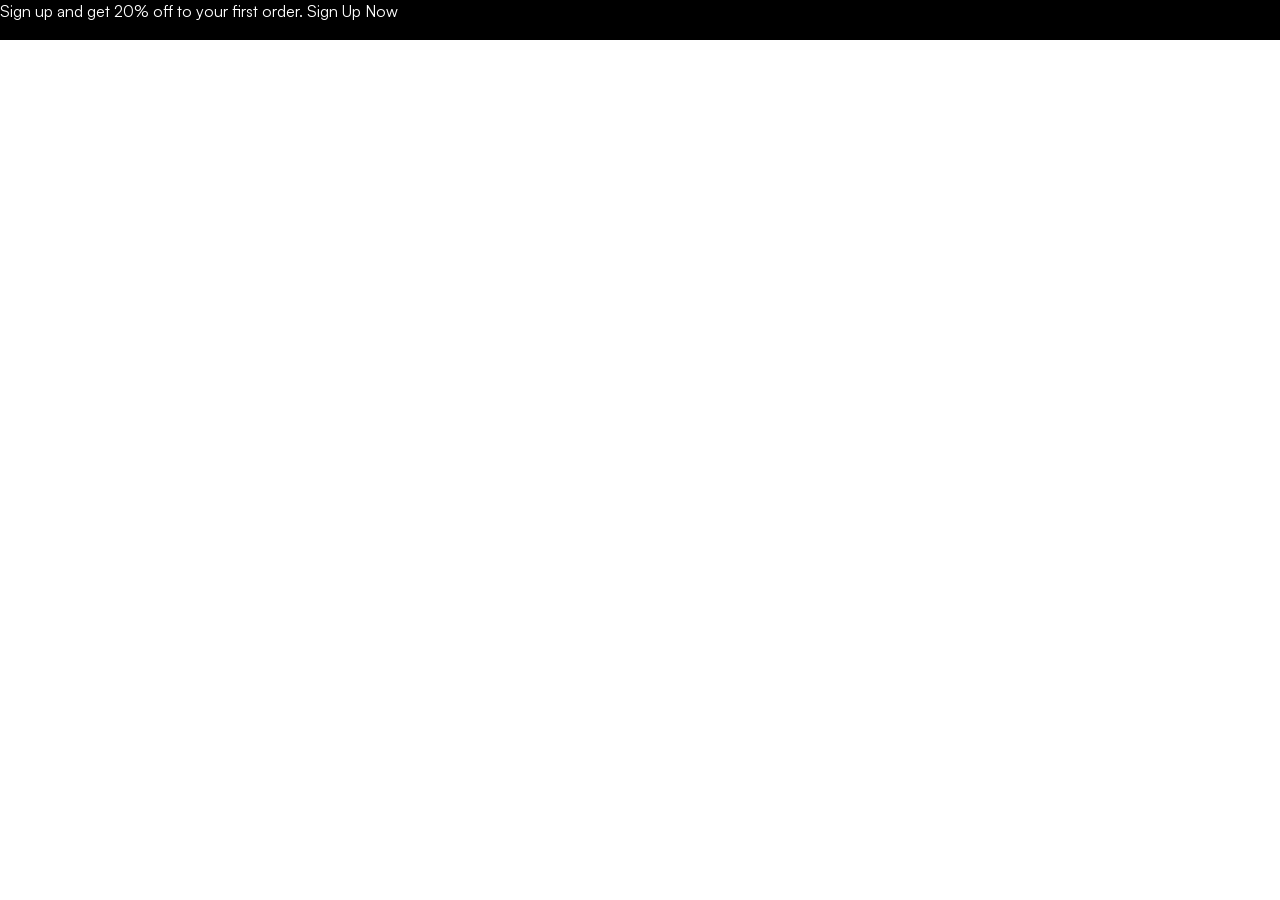
==== index.html @ 7015423b "Initial COmmit" ====
<!DOCTYPE html>
<html lang="en">
<head>
  <meta charset="UTF-8">
  <meta name="viewport" content="width=device-width, initial-scale=1.0">
  <title>Shop.co</title>
  <link rel="stylesheet" href="css/main.css">
</head>
<body>
  <header>
    <div class="signup">
      <p>Sign up and get 20% off to your first order. 
      <bold>Sign Up Now</bold></p>
    </div>
  </header>
</body>
</html>
---- css/main.css ----
.signup {
  background-color: black;
  color: white;
  height: 2.5rem;
}

@font-face {
  font-family: "Integral CF";
  src: url("../assets/fonts/Fontspring-DEMO-integralcf-regular.otf");
  font-weight: 400;
}
@font-face {
  font-family: "Integral CF";
  src: url("../assets/fonts/");
  font-weight: 700;
}
@font-face {
  font-family: "Satoshi";
  src: url("../assets/fonts/Satoshi-Variable.ttf");
}
body {
  font-family: "Satoshi", sans-serif;
  margin: 0%;
}

p {
  margin: 0%;
}

h1,
h2,
h3,
h4,
h5,
h6 {
  font-family: "Integral CF";
}/*# sourceMappingURL=main.css.map */
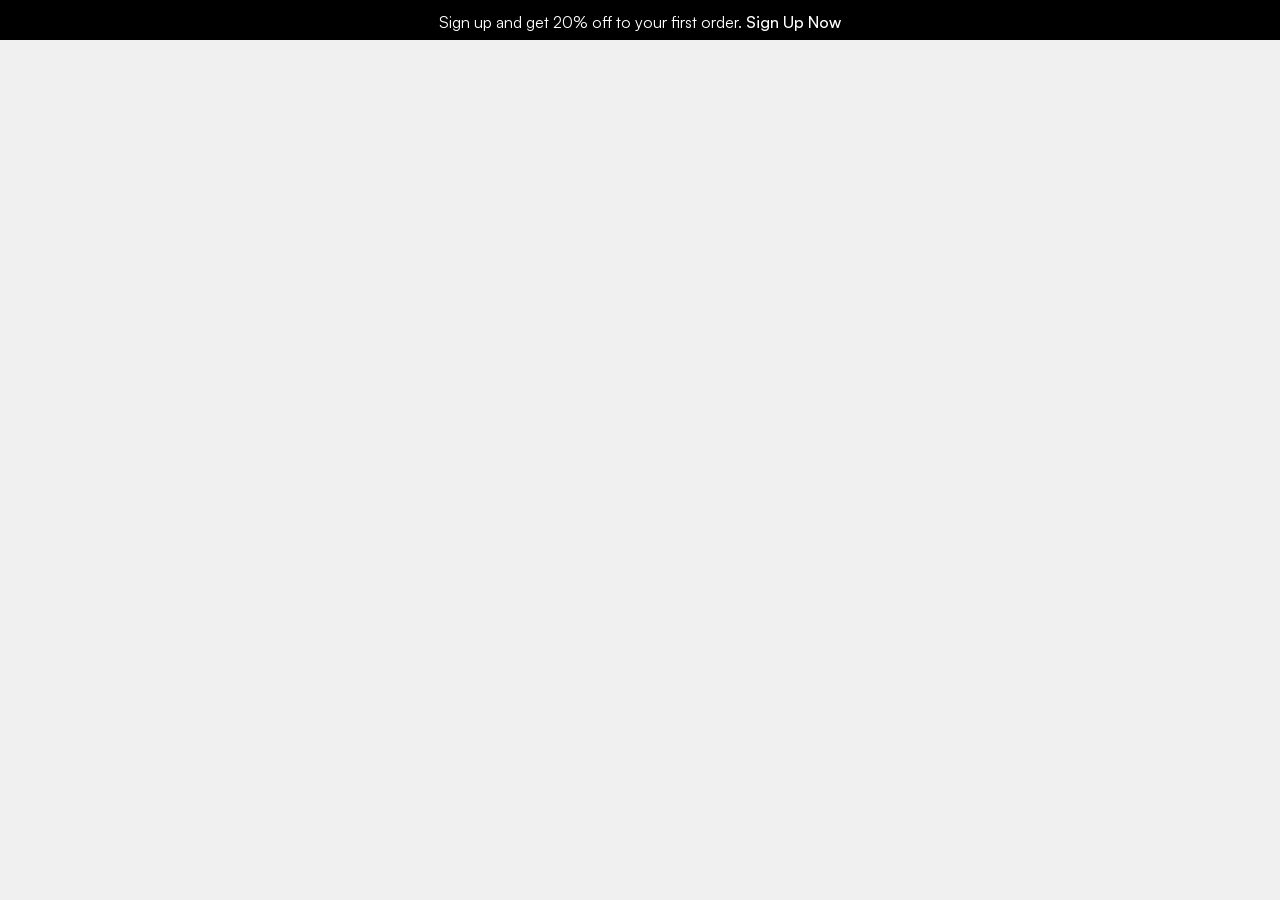
==== commit f1e8ea27: "Signup bar" ====
--- a/index.html
+++ b/index.html
@@ -12,6 +12,9 @@
       <p>Sign up and get 20% off to your first order. 
       <bold>Sign Up Now</bold></p>
     </div>
+    <nav class="navbar">
+      
+    </nav>
   </header>
 </body>
 </html>
--- a/css/main.css
+++ b/css/main.css
@@ -1,7 +1,18 @@
 .signup {
+  display: flex;
+  justify-content: center;
+  align-items: center;
   background-color: black;
   color: white;
   height: 2.5rem;
+}
+
+.signup bold {
+  font-weight: 500;
+}
+
+.signup p {
+  height: 1.1rem;
 }
 
 @font-face {
@@ -21,6 +32,7 @@
 body {
   font-family: "Satoshi", sans-serif;
   margin: 0%;
+  background-color: #F0F0F0;
 }
 
 p {
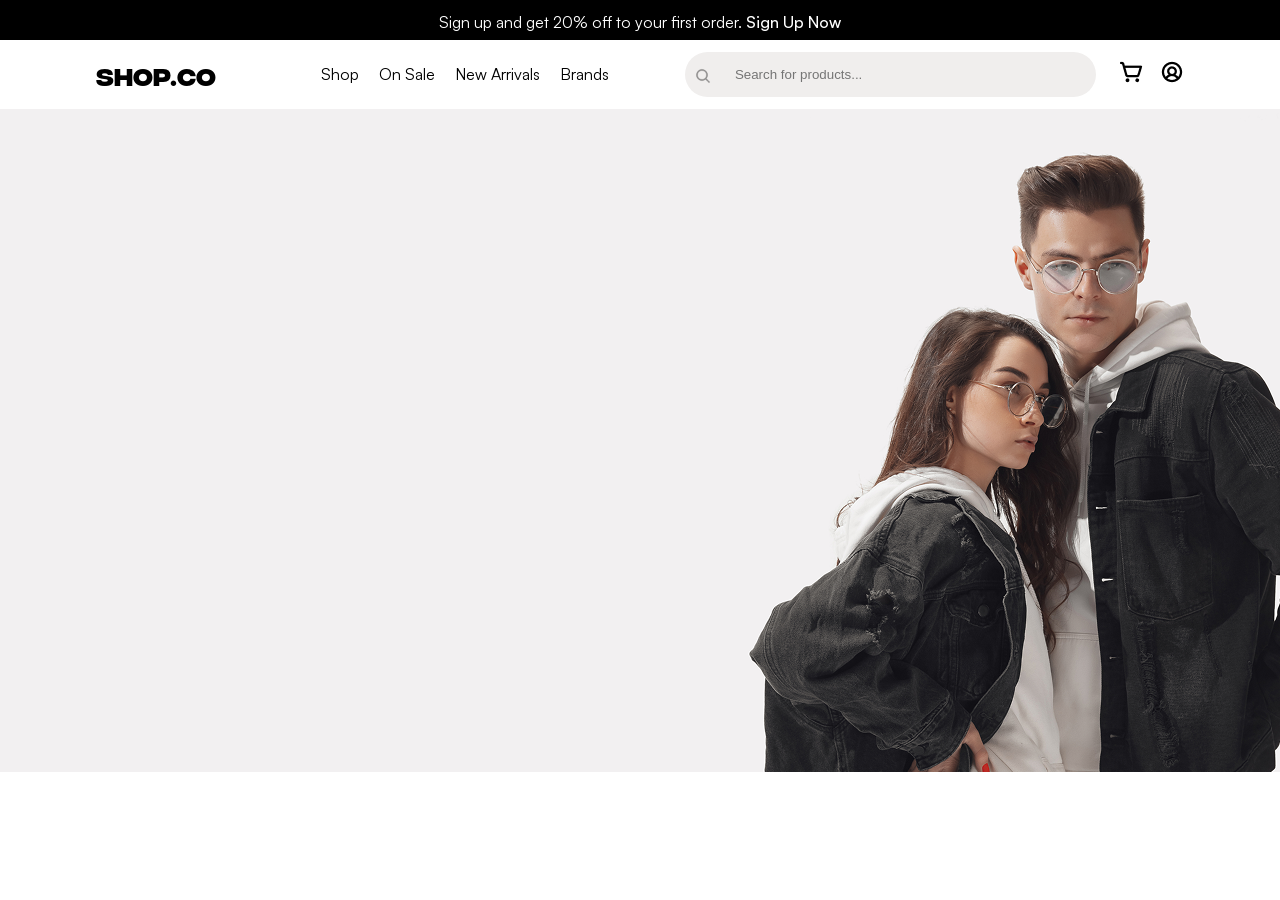
==== commit c2b0db14: "Header" ====
--- a/index.html
+++ b/index.html
@@ -12,9 +12,34 @@
       <p>Sign up and get 20% off to your first order. 
       <bold>Sign Up Now</bold></p>
     </div>
-    <nav class="navbar">
-      
-    </nav>
+    
+      <div class="header-2">
+        <h2 class="header-logo">SHOP.CO</h2>
+        <nav class="navbar">
+        <ul>
+          <li>Shop</li>
+          <li>On Sale</li>
+          <li>New Arrivals</li>
+          <li>Brands</li>
+        </ul>
+        </nav>
+        <div class="input-wrapper">
+        <img src="/assets/images/search-logo.png" class="search-icon">
+        <input placeholder="Search for products..." class="search">
+        </div>
+        <div class="header-options">
+          <a href="/"><img src="/assets/images/cart-logo.png"></a>
+          <a href="/"><img src="/assets/images/profile-logo.png"></a>
+        </div>
+      </div>
   </header>
+  <main>
+    <section class="hero">
+      <div class="hero-div">
+        <image src="/assets/images/Rectangle 2.png" alt="Hero Banner"></image>
+      </div>
+    </section>
+    
+  </main>
 </body>
 </html>
--- a/css/main.css
+++ b/css/main.css
@@ -1,5 +1,7 @@
 .signup {
   display: flex;
+  flex-direction: row;
+  gap: 20px;
   justify-content: center;
   align-items: center;
   background-color: black;
@@ -15,6 +17,59 @@
   height: 1.1rem;
 }
 
+.header-2 {
+  width: 85%;
+  margin: auto;
+  display: flex;
+  flex-direction: row;
+  gap: 1rem;
+  justify-content: space-between;
+  align-items: center;
+}
+
+.header-logo {
+  font-weight: 700;
+  height: 60%;
+  width: 10%;
+}
+
+ul {
+  list-style: none;
+  display: flex;
+  flex-direction: row;
+  gap: 20px;
+  justify-content: 1rem;
+  align-items: center;
+}
+
+.input-wrapper {
+  position: relative;
+  display: inline-block;
+  width: 33%;
+}
+
+.search-icon {
+  position: absolute;
+  left: 10px;
+  top: 35%;
+  width: 16px;
+  height: 16px;
+}
+
+.search {
+  width: 100%;
+  height: 2.7rem;
+  border-radius: 62px;
+  padding-left: 50px;
+  background-color: #F0EEED;
+  border: none;
+}
+
+.header-options {
+  display: flex;
+  gap: 1rem;
+}
+
 @font-face {
   font-family: "Integral CF";
   src: url("../assets/fonts/Fontspring-DEMO-integralcf-regular.otf");
@@ -22,7 +77,7 @@
 }
 @font-face {
   font-family: "Integral CF";
-  src: url("../assets/fonts/");
+  src: url("../assets/fonts/Fontspring-DEMO-integralcf-bold.otf");
   font-weight: 700;
 }
 @font-face {
@@ -32,7 +87,7 @@
 body {
   font-family: "Satoshi", sans-serif;
   margin: 0%;
-  background-color: #F0F0F0;
+  background-color: white;
 }
 
 p {
@@ -46,4 +101,5 @@
 h5,
 h6 {
   font-family: "Integral CF";
+  font-weight: 700;
 }/*# sourceMappingURL=main.css.map */
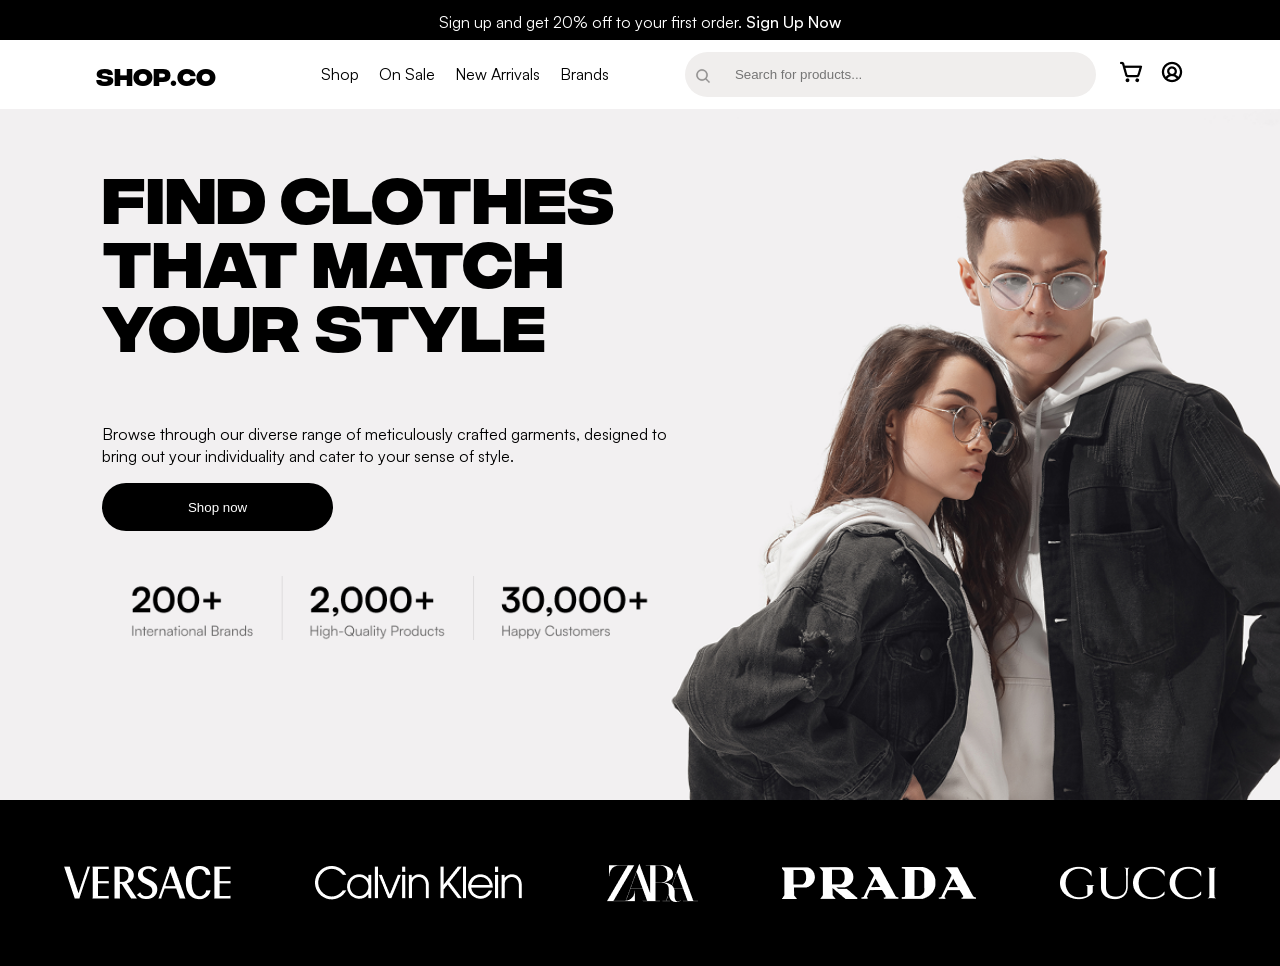
==== commit 71ede5e0: "Hero+Brands" ====
--- a/index.html
+++ b/index.html
@@ -36,7 +36,17 @@
   <main>
     <section class="hero">
       <div class="hero-div">
-        <image src="/assets/images/Rectangle 2.png" alt="Hero Banner"></image>
+        <h1 class="hero-heading">FIND CLOTHES THAT MATCH YOUR STYLE</h1>
+        <p class="hero-para">Browse through our diverse range of meticulously crafted garments, designed to bring out your individuality and cater to your sense of style.</p>
+        <button class="hero-btn">Shop now</button>
+        <img src="/assets/images/hero-2.png" class="hero-2"></img>
+      </div>
+      <div class="brands">
+        <img src="/assets/images/brand-1.png"></img>
+        <img src="/assets/images/brand-last.png"></img>
+        <img src="/assets/images/zara-logo-1 1.png"></img>
+        <img src="/assets/images/prada-logo-1 1.png"></img>
+        <img src="/assets/images/gucci-logo-1 1.png"></img>
       </div>
     </section>
     
--- a/css/main.css
+++ b/css/main.css
@@ -70,6 +70,59 @@
   gap: 1rem;
 }
 
+.hero {
+  height: 45rem;
+  background-image: url("../assets/images/Rectangle 2.png");
+  background-size: cover;
+  background-position: center;
+}
+
+.hero-div {
+  width: 45%;
+  display: flex;
+  flex-direction: column;
+  gap: 1rem;
+  justify-content: flex-start;
+  align-items: center;
+  margin-left: 8%;
+}
+
+.hero-heading {
+  font-size: 4rem;
+  line-height: 1;
+}
+
+.hero-para {
+  margin-top: 0%;
+}
+
+.hero-btn {
+  background-color: black;
+  color: white;
+  border: none;
+  width: 40%;
+  height: 3rem;
+  border-radius: 62px;
+  align-self: flex-start;
+}
+
+.hero-2 {
+  width: 90%;
+  margin-top: 5%;
+  margin-bottom: 2rem;
+}
+
+.brands {
+  background-color: black;
+  display: flex;
+  flex-direction: row;
+  gap: 20px;
+  justify-content: space-between;
+  align-items: center;
+  margin-top: 10%;
+  padding: 5%;
+}
+
 @font-face {
   font-family: "Integral CF";
   src: url("../assets/fonts/Fontspring-DEMO-integralcf-regular.otf");
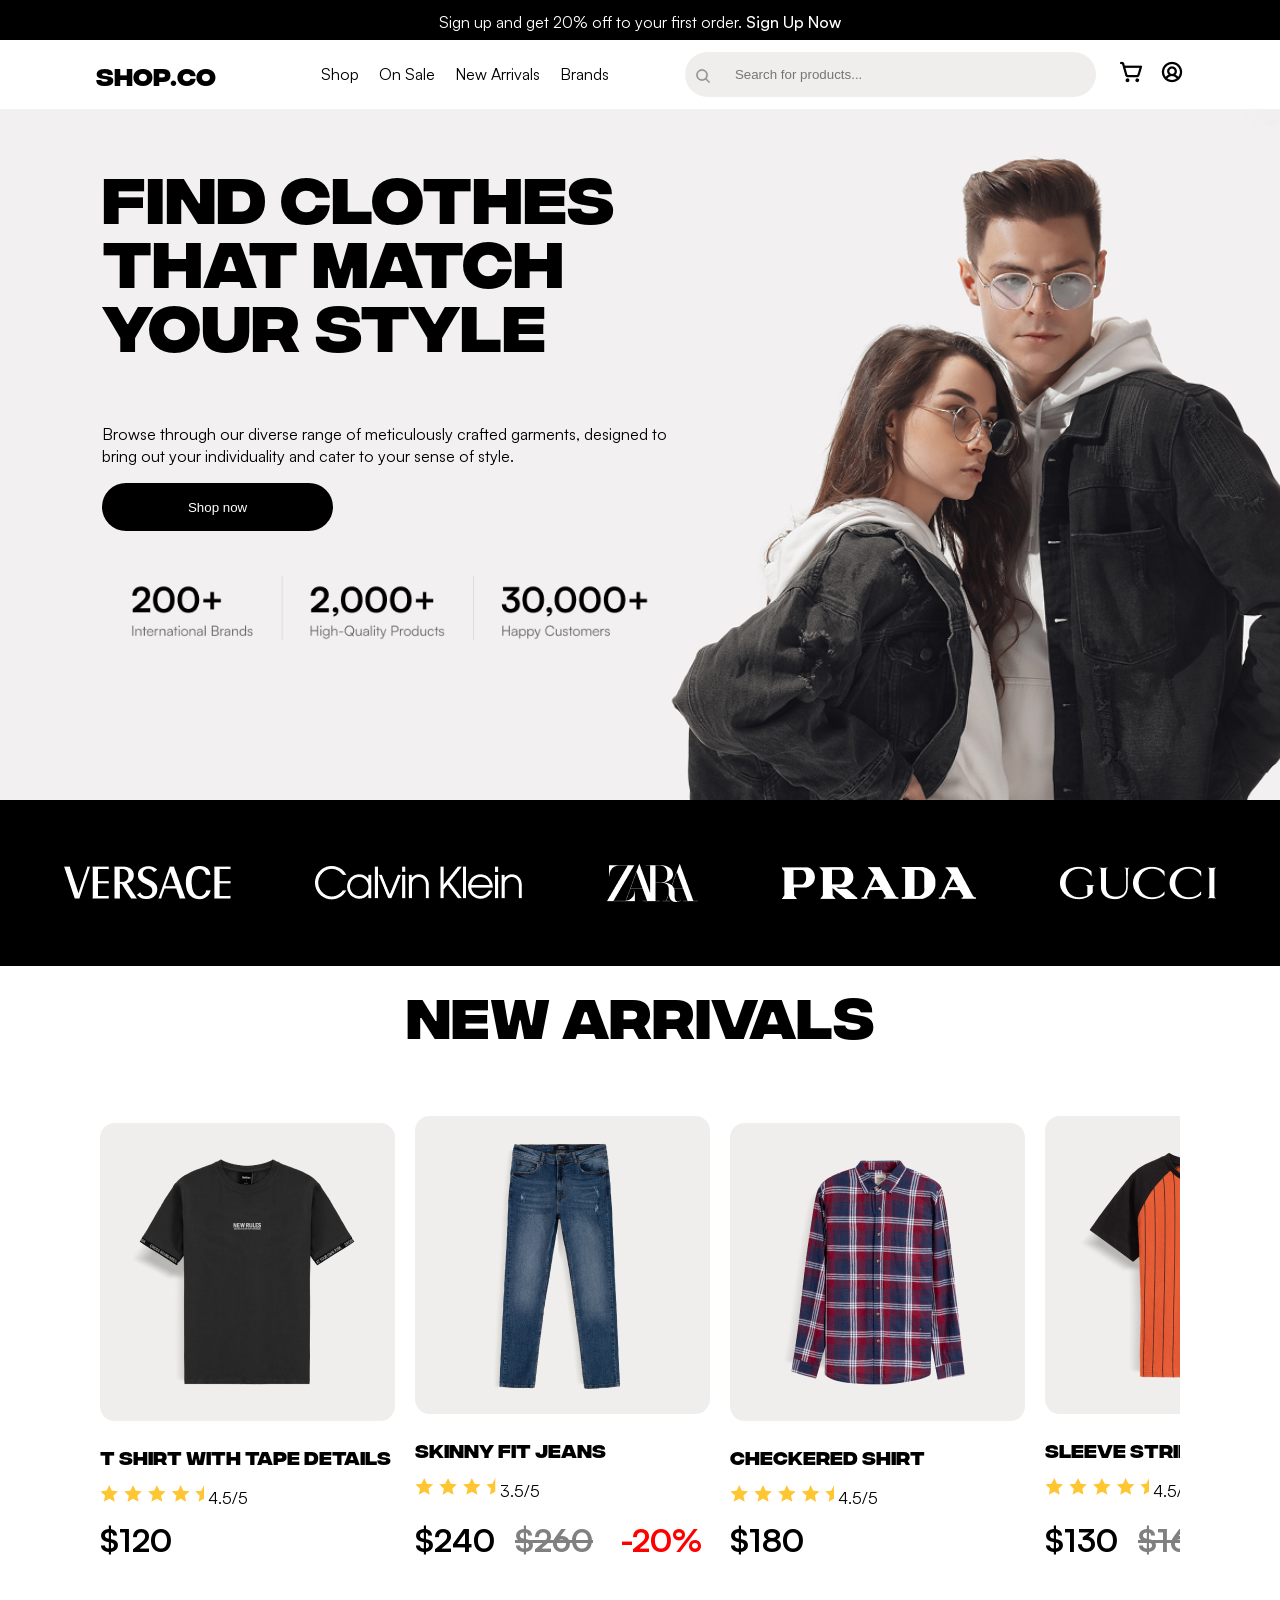
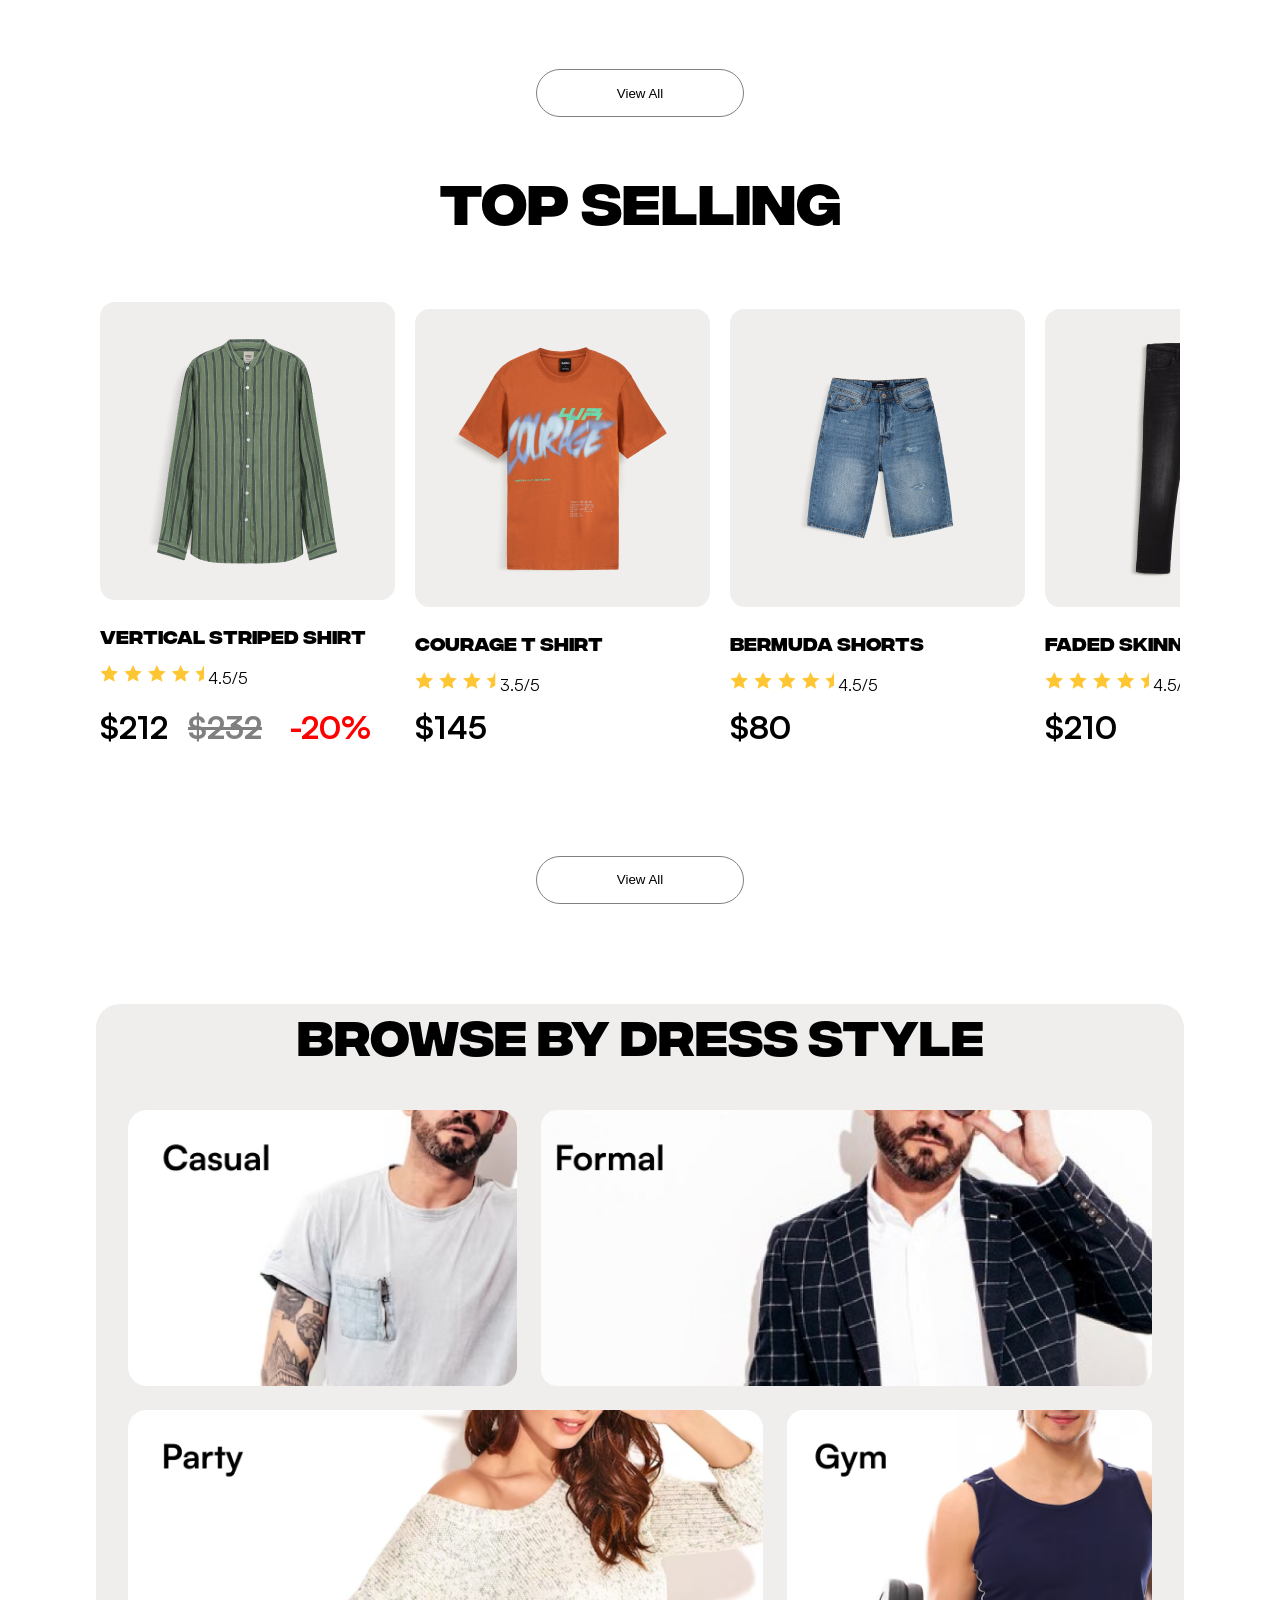
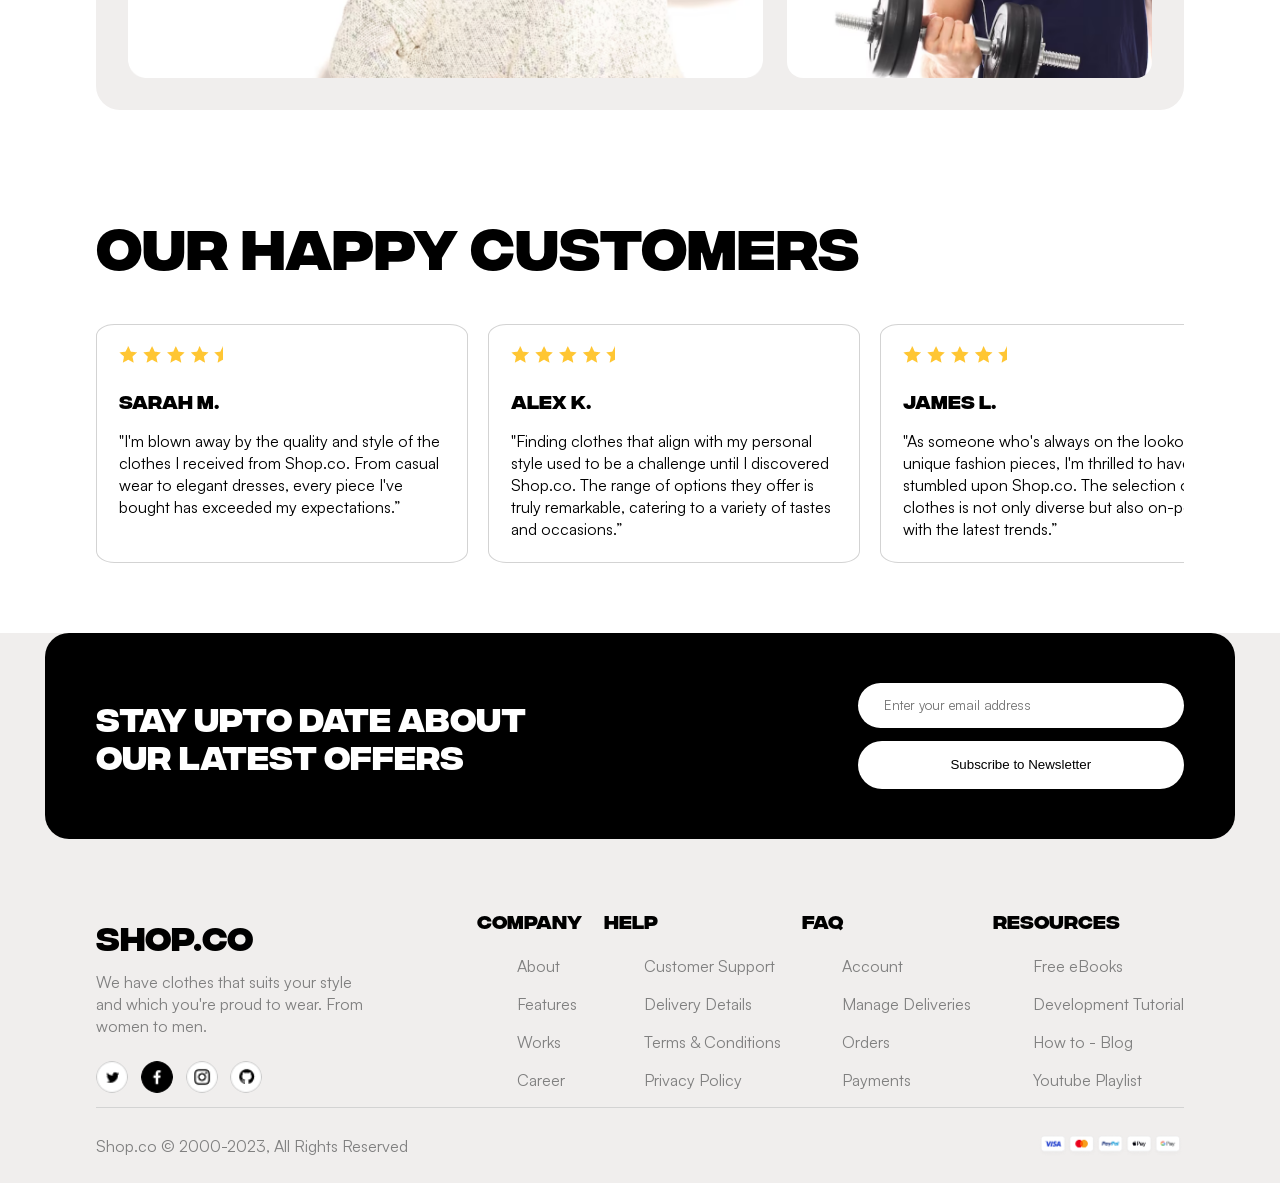
==== commit 801452db: "final project update" ====
--- a/index.html
+++ b/index.html
@@ -7,6 +7,7 @@
   <link rel="stylesheet" href="css/main.css">
 </head>
 <body>
+
   <header>
     <div class="signup">
       <p>Sign up and get 20% off to your first order. 
@@ -16,7 +17,7 @@
       <div class="header-2">
         <h2 class="header-logo">SHOP.CO</h2>
         <nav class="navbar">
-        <ul>
+        <ul class="nav-ul">
           <li>Shop</li>
           <li>On Sale</li>
           <li>New Arrivals</li>
@@ -24,7 +25,7 @@
         </ul>
         </nav>
         <div class="input-wrapper">
-        <img src="/assets/images/search-logo.png" class="search-icon">
+        <a href="cart.html"><img src="/assets/images/search-logo.png" class="search-icon"></a>
         <input placeholder="Search for products..." class="search">
         </div>
         <div class="header-options">
@@ -33,6 +34,7 @@
         </div>
       </div>
   </header>
+
   <main>
     <section class="hero">
       <div class="hero-div">
@@ -49,7 +51,284 @@
         <img src="/assets/images/gucci-logo-1 1.png"></img>
       </div>
     </section>
+
+    <section class="arrival">
+    <div class="arrivals-div">
+    <h2 class="arrivals-heading">NEW ARRIVALS</h2>
+    <div class="arrivals-products">
+      <article class="product-card">
+        <a href="product.html?id=1">
+        <img src="/assets/images/tshirt1.png" class="product-img">
+        </a>
+        <h3 class="product-name">T shirt with Tape Details</h3>
+        <div class="product-rating">
+          <img src="/assets/images/Frame 10.png" class="stars">
+          <span>4.5/5</span>
+        </div>
+        <div class="product-price">
+          <span class="price">$120</span>
+        </div>
+      </article>
+
+      <div class="product-card">
+        <a href="product.html?id=2">
+        <img src="/assets/images/Frame 33.png" class="product-img">
+        </a>
+        <h3 class="product-name">Skinny Fit Jeans</h3>
+        <div class="product-rating">
+          <img src="/assets/images/Frame 10 (1).png" class="stars">
+          <span>3.5/5</span>
+        </div>
+        <div class="product-price">
+          <span class="price">$240</span>
+          <span class="price-old">$260</span>
+          <span class="discount">-20%</span>
+        </div>
+      </div>
+
+      <article class="product-card">
+        <a href="product.html?id=3">
+        <img src="/assets/images/Frame 34.png" class="product-img">
+        </a>
+        <h3 class="product-name">Checkered Shirt</h3>
+        <div class="product-rating">
+          <img src="/assets/images/Frame 10 (2).png" class="stars">
+          <span>4.5/5</span>
+        </div>
+        <div class="product-price">
+          <span class="price">$180</span>
+        </div>
+      </article>
+
+      <article class="product-card">
+        <a href="product.html?id=4">
+        <img src="/assets/images/Frame 38.png" class="product-img">
+        </a>
+        <h3 class="product-name">Sleeve Striped T-shirt</h3>
+        <div class="product-rating">
+          <img src="/assets/images/Frame 10 (3).png" class="stars">
+          <span>4.5/5</span>
+        </div>
+        <div class="product-price">
+          <span class="price">$130</span>
+          <span class="price-old">$160</span>
+          <span class="discount">-30%</span>
+        </div>
+      </article>
+    </div>
+    <button class="view-all-btn">View All</button>
+  </div>
+    </section>
+
+    <section class="selling">
+    <div class="selling-div">
+    <h2 class="selling-heading">TOP SELLING</h2>
+    <div class="selling-products">
+      <article class="product-card">
+        <a href="product.html?id=5">
+        <img src="/assets/images/arrivals-1.png" class="product-img">
+        </a>
+        <h3 class="product-name">Vertical Striped Shirt</h3>
+        
+        <div class="product-rating">
+          <img src="/assets/images/Frame 10.png" class="stars">
+          <span>4.5/5</span>
+        </div>
+        <div class="product-price">
+          <span class="price">$212</span>
+          <span class="price-old">$232</span>
+          <span class="discount">-20%</span>
+        </div>
+      </article>
+
+      <div class="product-card">
+        <a href="product.html?id=6">
+        <img src="/assets/images/arrivals-2.png" class="product-img">
+        </a>
+        <h3 class="product-name">Courage T shirt</h3>
+        <div class="product-rating">
+          <img src="/assets/images/Frame 10 (1).png" class="stars">
+          <span>3.5/5</span>
+        </div>
+        <div class="product-price">
+          <span class="price">$145</span>
+          
+        </div>
+      </div>
+
+      <article class="product-card">
+        <a href="product.html?id=7">
+        <img src="/assets/images/arrivals-3.png" class="product-img">
+        </a>
+        <h3 class="product-name">Bermuda Shorts</h3>
+        <div class="product-rating">
+          <img src="/assets/images/Frame 10 (2).png" class="stars">
+          <span>4.5/5</span>
+        </div>
+        <div class="product-price">
+          <span class="price">$80</span>
+        </div>
+      </article>
+
+      <article class="product-card">
+        <a href="product.html?id=8">
+        <img src="/assets/images/arrivals-4.png" class="product-img">
+        </a>
+        <h3 class="product-name">Faded Skinny Jeans</h3>
+        <div class="product-rating">
+          <img src="/assets/images/Frame 10 (3).png" class="stars">
+          <span>4.5/5</span>
+        </div>
+        <div class="product-price">
+          <span class="price">$210</span>
+        </div>
+      </article>
+    </div>
+    <button class="view-all-btn">View All</button>
+  </div>
+    </section>
+
+    <section class="browse">
+      <div class="browse-div">
+        <h2 class="browse-heading">BROWSE BY DRESS STYLE</h2>
+        <div class="top-2">
+          <section class="casual">
+            <a href="/">
+            <img src="/assets/images/browse-1.png">
+            </a>
+          </section>
+          <section class="formal">
+            <a href="/">
+              <img src="/assets/images/browse-2.png" alt="Formal">
+            </a>
+          </section>
+          </div>
+          <div class="bottom-2">
+          <section class="party">
+            <a href="/">
+            <img src="/assets/images/browse-3.png" alt="Party">
+            </a>
+          </section>
+
+          <section class="gym">
+            <a href="/">
+            <img src="/assets/images/browse-4.png" alt="Gym">
+            </a>
+          </section>
+              </div>
+            </div>
+    </section>
+
+    <section class="customers">
+      <div class="customers-div">
+        <h2>OUR HAPPY CUSTOMERS</h2>
+        <div class="reviews">
+          <article class="review-1">
+            <img src="assets/images/Frame 10 (2).png" alt="Stat Rating">
+            <h3>Sarah M.</h3>
+            <p>"I'm blown away by the quality and style of the clothes I received from Shop.co. From casual wear to elegant dresses, every piece I've bought has exceeded my expectations.”</p>
+          </article>
+          <article class="review-2">
+            <img src="assets/images/Frame 10 (2).png" alt="Stat Rating">
+            <h3>Alex K.</h3>
+            <p>"Finding clothes that align with my personal style used to be a challenge until I discovered Shop.co. The range of options they offer is truly remarkable, catering to a variety of tastes and occasions.”</p>
+          </article>
+          <article class="review-3">
+            <img src="assets/images/Frame 10 (2).png" alt="Stat Rating">
+            <h3>James L.</h3>
+            <p>"As someone who's always on the lookout for unique fashion pieces, I'm thrilled to have stumbled upon Shop.co. The selection of clothes is not only diverse but also on-point with the latest trends.”</p>
+          </article>
+          <article class="review-4">
+            <img src="assets/images/Frame 10 (2).png" alt="Stat Rating">
+            <h3>Elon M.</h3>
+            <p>"I'm blown away by the quality and style of the clothes I received from Shop.co. From casual wear to elegant dresses, every piece I've bought has exceeded my expectations.”</p>
+          </article>
+          <article class="review-5">
+            <img src="assets/images/Frame 10 (2).png" alt="Stat Rating">
+            <h3>Donald T.</h3>
+            <p>"Finding clothes that align with my personal style used to be a challenge until I discovered Shop.co. The range of options they offer is truly remarkable, catering to a variety of tastes and occasions.”</p>
+          </article>
+          <article class="review-6">
+            <img src="assets/images/Frame 10 (2).png" alt="Stat Rating">
+            <h3>John D.</h3>
+            <p>"As someone who's always on the lookout for unique fashion pieces, I'm thrilled to have stumbled upon Shop.co. The selection of clothes is not only diverse but also on-point with the latest trends.”</p>
+          </article>
+        </div>
+      </div>
+    </section>
     
+  <footer>
+  <div class="newsletter">
+    <h2>STAY UPTO DATE ABOUT<br>OUR LATEST OFFERS</h2>
+    <div class="newsletter-form">
+      <div class="newsletter-div">
+        <input type="email" placeholder="Enter your email address" class="email-input">
+      </div>
+      <button class="subscribe-btn">Subscribe to Newsletter</button>
+    </div>
+  </div>
+
+  <div class="footer-main">
+    <div class="footer-about">
+      <h2 class="footer-logo">SHOP.CO</h2>
+      <p>We have clothes that suits your style and which you're proud to wear. From women to men.</p>
+      <div class="socials">
+        <a href="/"><img src="/assets/images/twitter.png" alt="Twitter"></a>
+        <a href="/"><img src="/assets/images/facebook2.png" alt="Facebook"></a>
+        <a href="/"><img src="/assets/images/insta3.png" alt="Instagram"></a>
+        <a href="/"><img src="/assets/images/4.png" alt="Github"></a>
+      </div>
+    </div>
+
+    <section class="footer-links">
+      <div class="footer-col">
+        <h3>COMPANY</h3>
+        <ul>
+          <li>About</li>
+          <li>Features</li>
+          <li>Works</li>
+          <li>Career</li>
+        </ul>
+      </div>
+
+      <div class="footer-col">
+        <h3>HELP</h3>
+        <ul>
+          <li>Customer Support</li>
+          <li>Delivery Details</li>
+          <li>Terms & Conditions</li>
+          <li>Privacy Policy</li>
+        </ul>
+      </div>
+
+      <div class="footer-col">
+        <h3>FAQ</h3>
+        <ul>
+          <li>Account</li>
+          <li>Manage Deliveries</li>
+          <li>Orders</li>
+          <li>Payments</li>
+        </ul>
+      </div>
+
+      <div class="footer-col">
+        <h3>RESOURCES</h3>
+        <ul>
+          <li>Free eBooks</li>
+          <li>Development Tutorial</li>
+          <li>How to - Blog</li>
+          <li>Youtube Playlist</li>
+        </ul>
+      </div>
+    </section>
+  </div>
+
+  <div class="footer-bottom">
+    <p>Shop.co © 2000-2023, All Rights Reserved</p>
+    <img src="/assets/images/payment.png" class="payment-icons">
+  </div>
+  </footer>
+
   </main>
 </body>
 </html>
--- a/css/main.css
+++ b/css/main.css
@@ -33,7 +33,7 @@
   width: 10%;
 }
 
-ul {
+.nav-ul {
   list-style: none;
   display: flex;
   flex-direction: row;
@@ -121,6 +121,603 @@
   align-items: center;
   margin-top: 10%;
   padding: 5%;
+}
+
+.arrivals-heading {
+  display: flex;
+  flex-direction: row;
+  gap: 20px;
+  justify-content: center;
+  align-items: center;
+  align-self: center;
+  margin-top: 150px;
+  font-size: 3.5rem !important;
+}
+
+.arrivals-products {
+  margin: 100px;
+  margin-top: 70px;
+  display: flex;
+  flex-direction: row;
+  gap: 20px;
+  justify-content: space-between;
+  align-items: center;
+  font-weight: 400;
+  overflow-y: auto;
+}
+.arrivals-products::-webkit-scrollbar {
+  display: none;
+}
+
+.product-img {
+  background-color: #F0EEED;
+  border-radius: 5%;
+}
+
+.product-price {
+  font-family: "Satoshi";
+  font-weight: 700;
+}
+.product-price .price-old {
+  color: grey;
+  text-decoration: line-through;
+}
+.product-price .discount {
+  border-radius: 10%;
+  padding: 7px;
+  color: red;
+}
+
+.view-all-btn {
+  background-color: transparent;
+  color: black;
+  border: 1px solid grey;
+  display: block;
+  margin: 0 auto;
+  height: 3rem;
+  width: 13rem;
+  border-radius: 4rem;
+}
+.view-all-btn :hover {
+  scale: 105;
+  transition: all;
+  transition-duration: 300;
+}
+
+.selling-heading {
+  display: flex;
+  flex-direction: row;
+  gap: 20px;
+  justify-content: center;
+  align-items: center;
+  align-self: center;
+  margin-top: 150px;
+  font-size: 3.5rem !important;
+}
+
+.selling-products {
+  margin: 100px;
+  margin-top: 70px;
+  display: flex;
+  flex-direction: row;
+  gap: 20px;
+  justify-content: space-between;
+  align-items: center;
+  font-weight: 400;
+  overflow-y: auto;
+}
+.selling-products::-webkit-scrollbar {
+  display: none;
+}
+
+.browse {
+  width: 85%;
+  margin: 100px auto;
+  background-color: #F0EEED;
+  border-radius: 1.5rem;
+}
+
+.browse-heading {
+  display: flex;
+  flex-direction: row;
+  gap: 20px;
+  justify-content: center;
+  align-items: center;
+  font-size: 3rem;
+  margin-bottom: 3rem;
+}
+
+.top-2,
+.bottom-2 {
+  display: flex;
+  gap: 1.5rem;
+  margin-bottom: 1.5rem;
+  padding: 0 2rem;
+}
+.top-2:last-child,
+.bottom-2:last-child {
+  padding-bottom: 2rem;
+}
+
+.casual,
+.formal,
+.party,
+.gym {
+  border-radius: 1rem;
+  overflow: hidden;
+}
+.casual a,
+.formal a,
+.party a,
+.gym a {
+  display: block;
+  width: 100%;
+  height: 100%;
+}
+.casual img,
+.formal img,
+.party img,
+.gym img {
+  width: 100%;
+  height: 100%;
+  object-fit: cover;
+  display: block;
+}
+
+.casual {
+  flex: 0 0 38%;
+}
+
+.formal {
+  flex: 1;
+}
+
+.party {
+  flex: 0 0 62%;
+}
+
+.gym {
+  flex: 1;
+}
+
+.customers-div {
+  width: 85%;
+  margin: 0 auto;
+}
+.customers-div h2 {
+  font-size: 3.5rem;
+  align-self: flex-start;
+}
+.customers-div .reviews {
+  display: flex;
+  flex-direction: row;
+  gap: 20px;
+  justify-content: space-between;
+  align-items: center;
+  align-items: stretch;
+  flex-wrap: nowrap;
+  overflow-y: auto;
+}
+.customers-div .reviews::-webkit-scrollbar {
+  display: none;
+}
+.customers-div article {
+  border: 1px solid lightgray;
+  border-radius: 5%;
+  min-width: 30%;
+  margin-bottom: 70px;
+  padding: 2%;
+}
+
+footer {
+  background-color: #F0EEED;
+}
+
+.newsletter {
+  width: 85%;
+  margin: 0 auto;
+  background-color: black;
+  border-radius: 1.5rem;
+  padding: 3% 4%;
+  display: flex;
+  flex-direction: row;
+  gap: 20px;
+  justify-content: space-between;
+  align-items: center;
+}
+.newsletter h2 {
+  color: white;
+  font-size: 2rem;
+  line-height: 1.2;
+}
+
+.newsletter-form {
+  display: flex;
+  flex-direction: column;
+  gap: 0.8rem;
+  width: 30%;
+}
+
+.newsletter-div {
+  background-color: white;
+  border-radius: 3rem;
+  padding: 0.8rem 1.5rem;
+  display: flex;
+  flex-direction: row;
+  gap: 20px;
+  justify-content: center;
+  align-items: center;
+  gap: 0.5rem;
+}
+
+.mail-icon {
+  width: 1.2rem;
+}
+
+.email-input {
+  border: none;
+  outline: none;
+  width: 100%;
+  font-family: "Satoshi";
+}
+
+.subscribe-btn {
+  background-color: black;
+  color: white;
+  border: none;
+  background-color: white;
+  color: black;
+  border-radius: 3rem;
+  height: 3rem;
+}
+
+.footer-main {
+  width: 85%;
+  margin: 0 auto;
+  padding-top: 4%;
+  display: flex;
+  flex-direction: row;
+  gap: 20px;
+  justify-content: space-between;
+  align-items: center;
+  align-items: flex-start;
+}
+
+.footer-about {
+  width: 25%;
+}
+
+.footer-logo {
+  font-size: 2rem;
+  margin-bottom: 1rem;
+}
+
+.footer-about p {
+  color: grey;
+  margin-bottom: 1.5rem;
+}
+
+.socials {
+  display: flex;
+  gap: 0.8rem;
+}
+
+.socials img {
+  width: 2rem;
+  height: 2rem;
+  border-radius: 50%;
+}
+
+.footer-links {
+  display: flex;
+  flex-direction: row;
+  gap: 20px;
+  justify-content: space-between;
+  align-items: center;
+  align-items: flex-start;
+  width: 65%;
+}
+
+.footer-col h3 {
+  font-weight: 700;
+  margin-bottom: 1.5rem;
+}
+
+.footer-col ul {
+  list-style: none;
+}
+
+.footer-col li {
+  color: grey;
+  margin-bottom: 1rem;
+}
+
+.footer-bottom {
+  width: 85%;
+  margin: 0 auto;
+  border-top: 1px solid lightgray;
+  padding: 2% 0;
+  display: flex;
+  flex-direction: row;
+  gap: 20px;
+  justify-content: space-between;
+  align-items: center;
+}
+
+.footer-bottom p {
+  color: grey;
+}
+
+.payment-icons {
+  height: 1.5rem;
+}
+
+.cart {
+  width: 85%;
+  margin: 0 auto;
+  margin-bottom: 50px;
+}
+
+.cart-div {
+  display: flex;
+  flex-direction: row;
+  gap: 20px;
+  justify-content: space-between;
+  align-items: center;
+  align-items: stretch;
+  margin-top: 5%;
+}
+
+.cart-items {
+  width: 45%;
+  border: 1px solid rgb(184, 184, 184);
+  border-radius: 1rem;
+  padding: 3%;
+}
+
+.cart-price {
+  width: 45%;
+  border: 1px solid rgb(184, 184, 184);
+  border-radius: 1rem;
+  padding: 3%;
+}
+
+.cart-item {
+  display: flex;
+  gap: 1rem;
+  padding-bottom: 1.5rem;
+  margin-bottom: 1.5rem;
+  border-bottom: 1px solid rgb(230, 230, 230);
+}
+
+.item-img {
+  width: 20%;
+}
+
+.item-info p {
+  color: grey;
+}
+
+.item-price {
+  font-weight: 700;
+}
+
+.delete-btn {
+  width: 1.2rem;
+  height: 1.2rem;
+  align-self: flex-start;
+  margin-left: auto;
+  cursor: pointer;
+}
+
+.quantity-box {
+  display: flex;
+  gap: 0.5rem;
+  align-items: center;
+}
+
+.cart-price h3 {
+  margin-bottom: 1.5rem;
+}
+
+.price-row {
+  display: flex;
+  justify-content: space-between;
+  margin-bottom: 0.8rem;
+  color: grey;
+}
+
+.discount-price {
+  color: red;
+}
+
+.total-row {
+  display: flex;
+  justify-content: space-between;
+  font-family: "Satoshi";
+  border-top: 1px solid rgb(230, 230, 230);
+  padding-top: 1rem;
+  margin-top: 1rem;
+  margin-bottom: 1.5rem;
+  font-weight: 700;
+}
+
+.promo-input {
+  width: 60%;
+  border: 1px solid rgb(184, 184, 184);
+  border-radius: 3rem;
+  padding: 0.8rem 1.5rem;
+  margin-right: 0.5rem;
+}
+
+.apply-btn {
+  background-color: black;
+  color: white;
+  border: none;
+  border-radius: 3rem;
+  padding: 0.8rem 1.5rem;
+}
+
+.checkout-btn {
+  background-color: black;
+  color: white;
+  border: none;
+  display: block;
+  width: 100%;
+  border-radius: 3rem;
+  height: 3rem;
+  margin-top: 1rem;
+}
+
+.product-details {
+  display: flex;
+  width: 85%;
+  margin: 75px auto;
+  gap: 40px;
+}
+
+.product-images {
+  width: 50%;
+  display: flex;
+  gap: 10px;
+}
+
+.product-image {
+  width: 80%;
+  background-color: #F0EEED;
+  border-radius: 10px;
+  height: 28rem;
+}
+
+.product-image img {
+  width: 100%;
+  height: 100%;
+  object-fit: contain;
+}
+
+.product-info {
+  width: 50%;
+}
+
+.product-title {
+  font-size: 2.5rem;
+}
+
+.product-rating {
+  margin: 10px 0;
+}
+
+.product-price {
+  font-size: 2rem;
+  display: flex;
+  flex-direction: row;
+  gap: 20px;
+  justify-content: flex-start;
+  align-items: center;
+}
+
+#product-old-price {
+  color: lightgray;
+  text-decoration: line-through;
+}
+
+#product-discount {
+  color: red;
+  background-color: #ffe5e5;
+  padding: 7px;
+  font-size: 1rem;
+  border-radius: 10px;
+}
+
+.color-option-1 {
+  background-color: #4f4631;
+}
+
+.color-option-2 {
+  background-color: #314f4a;
+}
+
+.color-option-3 {
+  background-color: #31344F;
+}
+
+#product-description {
+  color: rgb(114, 114, 114);
+  padding: 15px 0;
+  border-bottom: 1px solid #eee;
+}
+
+.color-options,
+.size-options {
+  display: flex;
+  gap: 10px;
+  margin: 15px 0;
+}
+
+.color-option {
+  width: 24px;
+  height: 24px;
+  border-radius: 50%;
+  border: 0;
+}
+
+.color-option.selected {
+  outline: 2px solid black;
+  outline-offset: 3px;
+}
+
+.size-option {
+  padding: 10px 18px;
+  border: 0;
+  border-radius: 20px;
+  background-color: #F0EEED;
+}
+
+.size-option.selected {
+  background-color: black;
+  color: white;
+}
+
+.product-actions {
+  display: flex;
+  gap: 15px;
+  margin-top: 15px;
+}
+
+.quantity {
+  display: flex;
+  align-items: center;
+  justify-content: space-between;
+  width: 100px;
+  padding: 8px 12px;
+  background-color: #F0EEED;
+  border-radius: 20px;
+}
+
+.quantity button {
+  border: 0;
+  background: none;
+}
+
+#add-cart-btn {
+  flex: 1;
+  background-color: black;
+  background-color: black;
+  color: white;
+  border: none;
+  border-radius: 20px;
+}
+
+.reviews-heading {
+  font-size: 1rem;
+}
+
+.selling-heading {
+  margin-top: 0;
+}
+
+.view-all-btn {
+  margin-bottom: 3rem;
 }
 
 @font-face {
